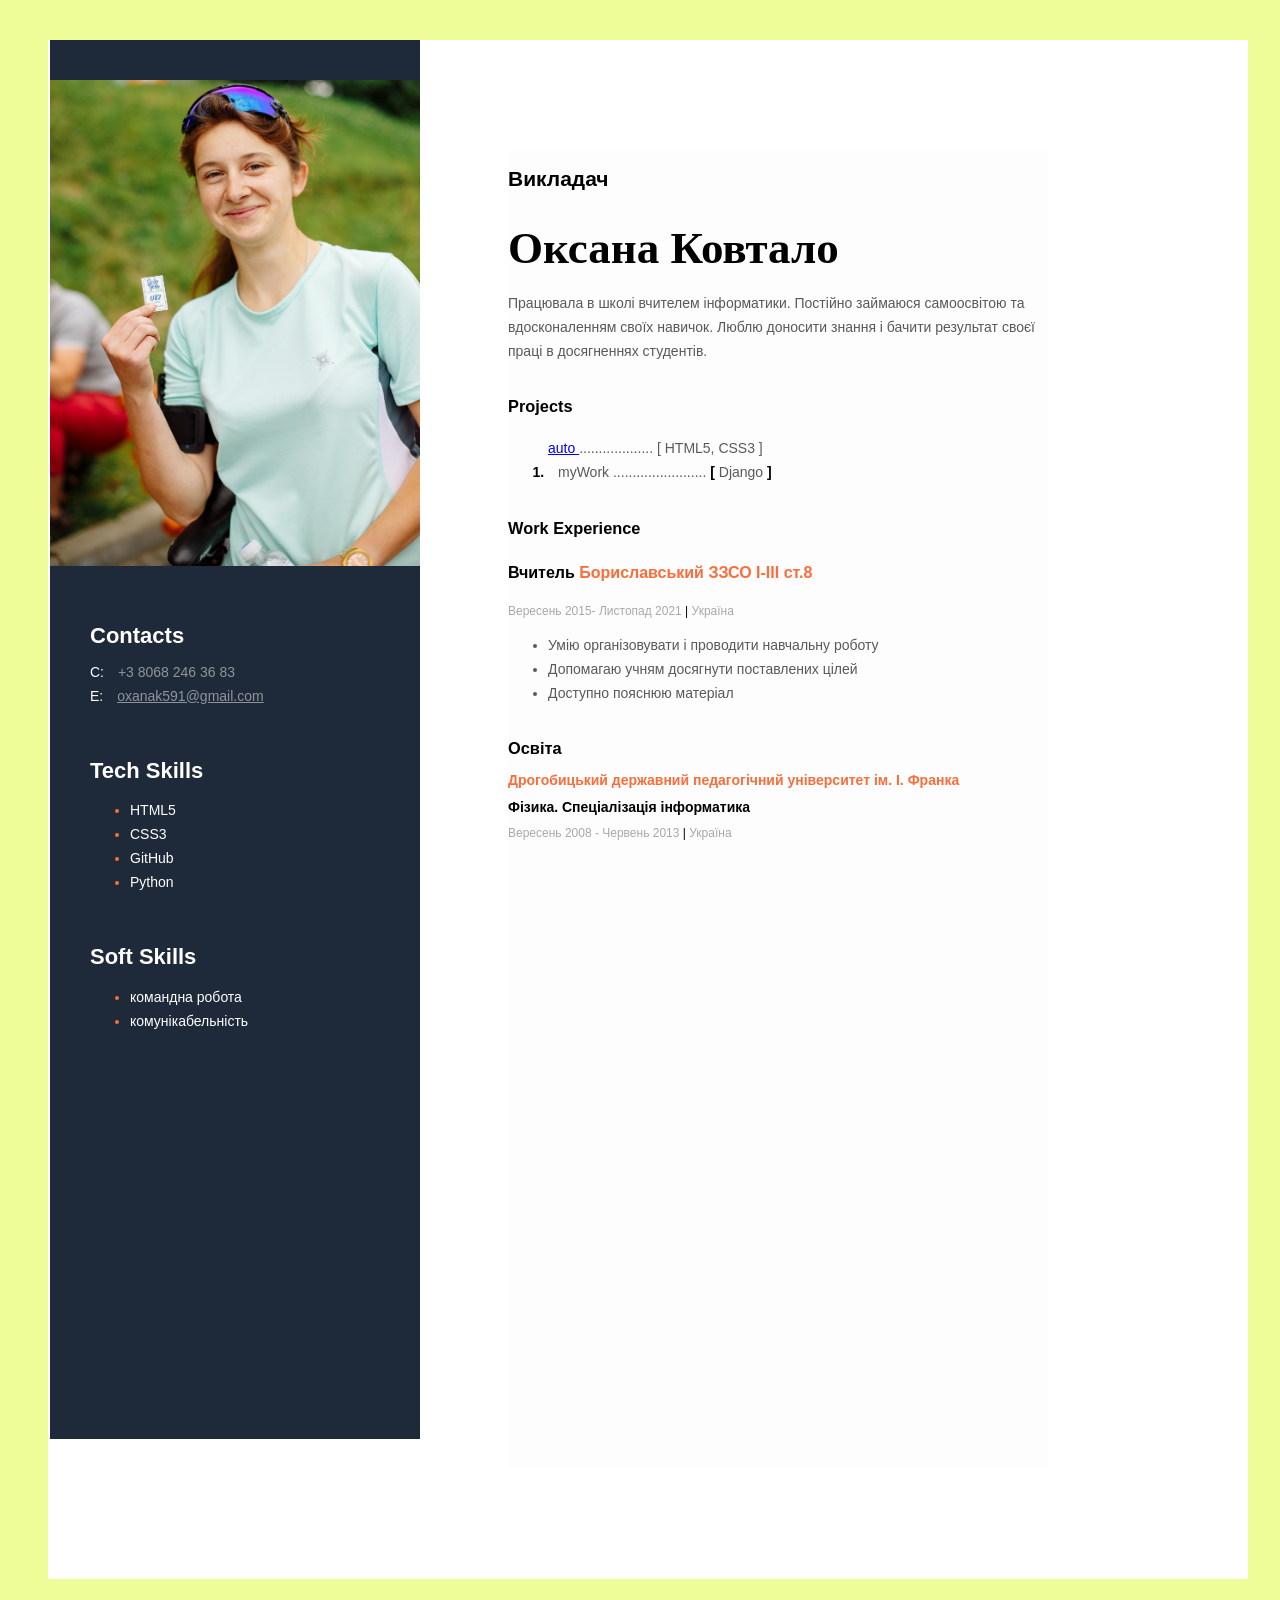
==== index.htm @ 7d9b379c "Update index.htm" ====
<!DOCTYPE html>
<html class="no-touch" lang="eng"><head>
<meta http-equiv="content-type" content="text/html; charset=UTF-8">
    <meta charset="UTF-8">
    <meta name="viewport" content="width=device-width, initial-scale=10">
    <title>My resume</title>
    <link rel="preconnect" href="https://fonts.gstatic.com/">
    <link rel="stylesheet" href="css/style.css">
  </head>
  <body>
    <!--- Main container-->
    <div class="main-conteiner">
      <!-- Main content section -->
      <div class="abput-me-section">
        <!--- About me section-->
        <div>
          <h2 class="about-me-proffesion">Викладач</h2>
          <h1>Оксана Ковтало</h1>

          <p>
            Працювала в школі вчителем інформатики. Постійно займаюся самоосвітою та вдосконаленням своїх навичок. Люблю доносити знання і бачити результат своєї праці в досягненнях студентів. 
          </p>
        </div>

        <!--- My project section-->
        <div class="my-project-section">
          <h3>Projects</h3>
          <ol
            <li class="projects-items">
              <a href="https://auto-simple-site.netlify.app/index.html">auto
              </a>
              <span>...................</span>
              [<span> HTML5, CSS3 </span>]
            </li>
            <li>
              <a href="https://github.com/Oxana591/my_project">myWork
              </a>
              <span>........................</span>
              [<span> Django </span>]
            </li>
            
          </ol>
        </div>

        <!-- My work experience section -->
        <div class="my-work-experience">
          <h3>Work Experience</h3>

          <!-- Company 1-->
          <div>
            <h4>Вчитель <span>Бориславський ЗЗСО І-ІІІ ст.8</span></h4>
            <p class="date">
              Вересень 2015- Листопад 2021 <span>|</span> Україна
            </p>

            <ul>
              <li>
                Умію організовувати і проводити навчальну роботу 
              </li>
              <li>Допомагаю учням досягнути поставлених цілей</li>
              <li>Доступно пояснюю матеріал</li>
              
            </ul>
          </div>
        </div>

        

        <!-- Education -->
        <div class="education">
          <h3 class="education-text">Освіта</h3>
          <h4 class="education-text">
            <span>Дрогобицький державний педагогічний університет ім. І. Франка
            </span>
          </h4>
          <h4 class="education-text">Фізика. Спеціалізація інформатика</h4>
          <p class="date education-text">
            Вересень 2008 - Червень 2013 <span>|</span> Україна
          </p>
        </div>
      </div>

      <!--- Sidebar section -->
      <aside class="aside-section">
        <img src="images/photo.jpg" alt="my photo">

        <!-- contact section -->
        <div class="contacts-section">
          <h3>Contacts</h3>
          <div>
            <span>C:</span>
            <a class="contacts-section-type" href="tel:+3 8068 246 36 83">+3 8068 246 36 83</a>
          </div>
          <div>
            <span>E:</span>
            <a class="contact-section-link" href="oxanak591@gmail.com">oxanak591@gmail.com</a>
          </div>
        </div>

        <!-- texh skills section -->
        <div class="tech-skill-section">
          <h4>Tech Skills</h4>
          <ul>
            <li><span>HTML5</span></li>
            <li><span>CSS3</span></li>
            <li><span>GitHub</span></li>
            <li><span>Python</span></li>
            
          </ul>
        </div>

        <!-- soft skills section -->
        <div class="soft-skill-section">
          <h4>Soft Skills</h4>
          <ul>
            <li><span>командна робота</span></li>
            <li><span>комунікабельність</span></li>
          </ul>
        </div>
      </aside>
    </div>
  

</body>
</html>
---- css/style.css ----
body {
  background-color: #eefd98;
  font-family: 'Montserrat', sans-serif;
  font-size: 14px;
  line-height: 24px;
  color: #595959;
}
h1 {
  font-family: Montserrat;
  font-size: 45px;
  color: #000;
}
.about-me-proffesion {
  font-weight: 700;
  color: #000;
  margin-bottom: 45px;
}
.main-conteiner {
  display: flex;
  flex-direction: row-reverse;
  width: 1200px;
  background: rgb(255, 255, 255);
  margin: 40px;
}
.abput-me-section {
  background-color: rgb(253, 253, 253);
  display: flex;
  flex-direction: column;
  width: 830px;
  height: 1319px;
  margin: 110px 200px 110px 460px;
}
.my-project-section {
}
.my-work-experience div {
  margin-bottom: 20px;
}
.education h4 {
  font-weight: bold;
  font-size: 14px;
  line-height: 17px;
}
.education-text {
  margin: 10px auto;
}
/* Sidebar section */
.aside-section {
  background-color: #1e2939;
  width: 370px;
  height: 1319px;
  position: absolute;
  left: 50px;
  top: 40px;
  color: #fff;
  padding: 40px 0px;
}
.contacts-section,
.tech-skill-section,
.soft-skill-section {
  margin: 50px 0px 0px 40px;
}
.tech-skill-section li,
.soft-skill-section li {
  list-style-type: disc;
  color: #fb6d3a;
}
.tech-skill-section li span,
.soft-skill-section li span {
  color: #fff;
}

/* contacts section */
.contacts-section-type {
  text-decoration: none;
}
.contacts-section-type,
.contact-section-link {
  font-size: 14px;
  line-height: 24px;
  color: #fff;
  opacity: 0.5;
  margin-left: 10px;
}
.aside-section h3,
.aside-section h4 {
  font-size: 22px;
  line-height: 26.82px;
  font-weight: 700;
  color: #fff;
  margin-bottom: 10px;
}
.aside-section img {
  width: 370px;
}
h3 {
  font-size: 22;
  color: #000;
  line-height: 27px;
}
ol li {
  font-size: 14px;
  font-weight: 700;
  color: #000;
}
ol li a {
  font-weight: 400;
  text-decoration: none;
  color: #595959;
  margin-left: 10px;
}
ol li span {
  font-weight: 400;
  color: #595959;
}
h4 {
  font-size: 16px;
  line-height: 19.5px;
  font-weight: 700;
  color: #000;
}
h4 span {
  color: #fb6d3a;
}
.date {
  font-size: 12px;
  line-height: 15px;
  color: #a8a8a8;
}
.date span {
  font-size: 12px;
  line-height: 15px;
  color: #000;
}
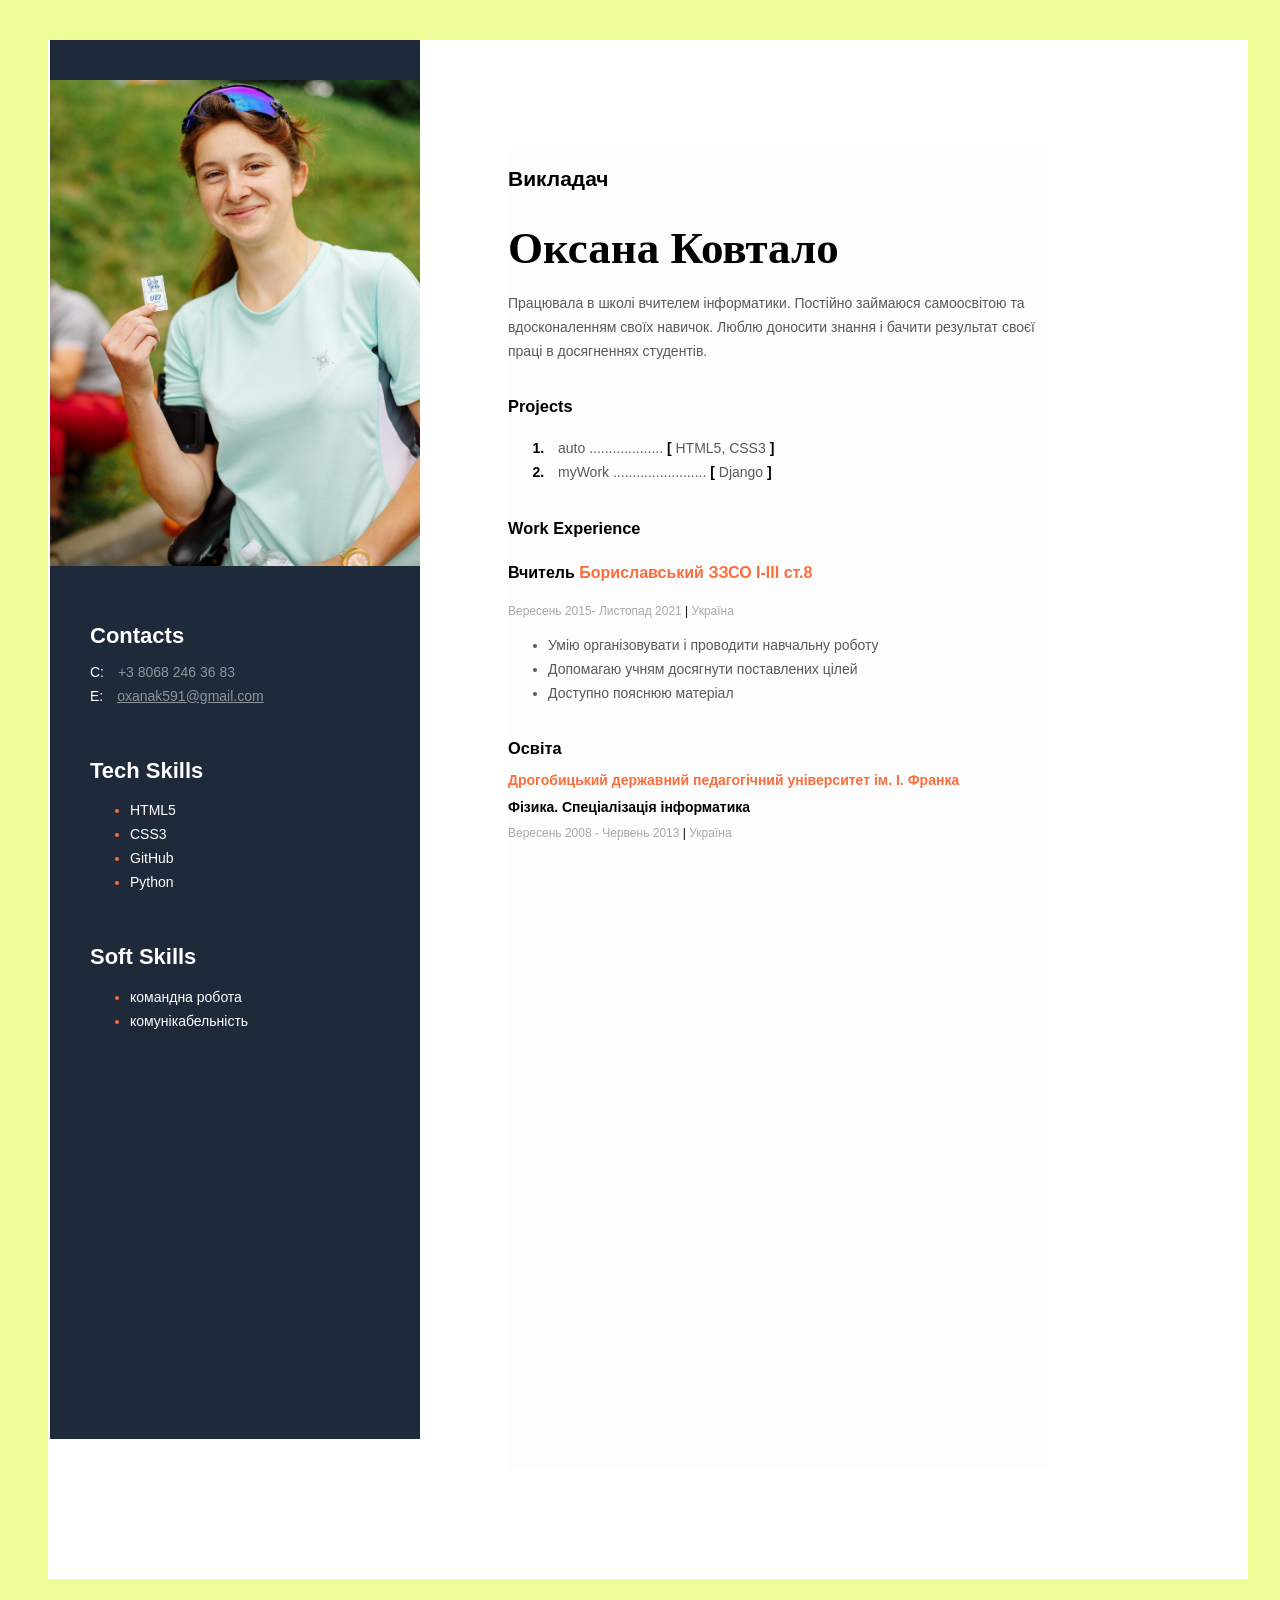
==== commit 4097afe7: "Update index.htm" ====
--- a/index.htm
+++ b/index.htm
@@ -25,7 +25,7 @@
         <!--- My project section-->
         <div class="my-project-section">
           <h3>Projects</h3>
-          <ol
+          <ol>
             <li class="projects-items">
               <a href="https://auto-simple-site.netlify.app/index.html">auto
               </a>
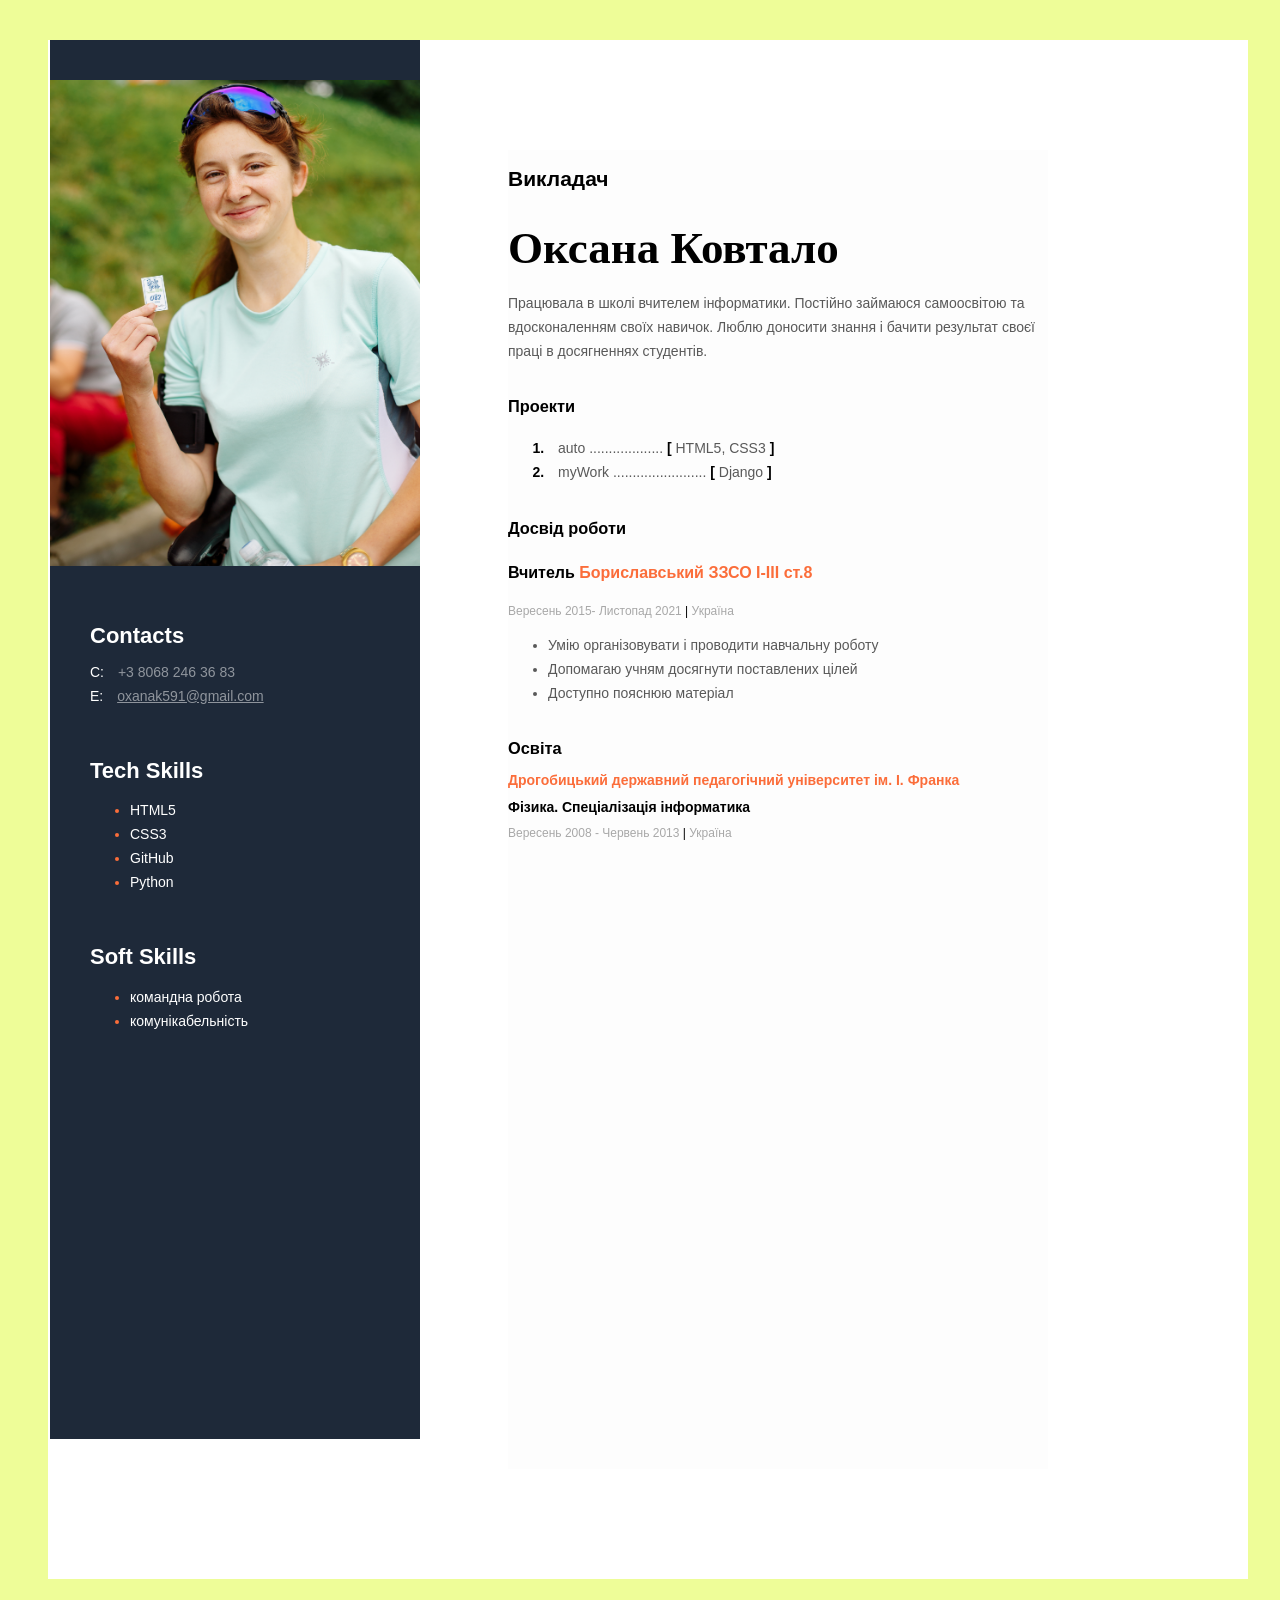
==== commit a0727db0: "Update index.htm" ====
--- a/index.htm
+++ b/index.htm
@@ -24,7 +24,7 @@
 
         <!--- My project section-->
         <div class="my-project-section">
-          <h3>Projects</h3>
+          <h3>Проекти</h3>
           <ol>
             <li class="projects-items">
               <a href="https://auto-simple-site.netlify.app/index.html">auto
@@ -44,7 +44,7 @@
 
         <!-- My work experience section -->
         <div class="my-work-experience">
-          <h3>Work Experience</h3>
+          <h3>Досвід роботи</h3>
 
           <!-- Company 1-->
           <div>
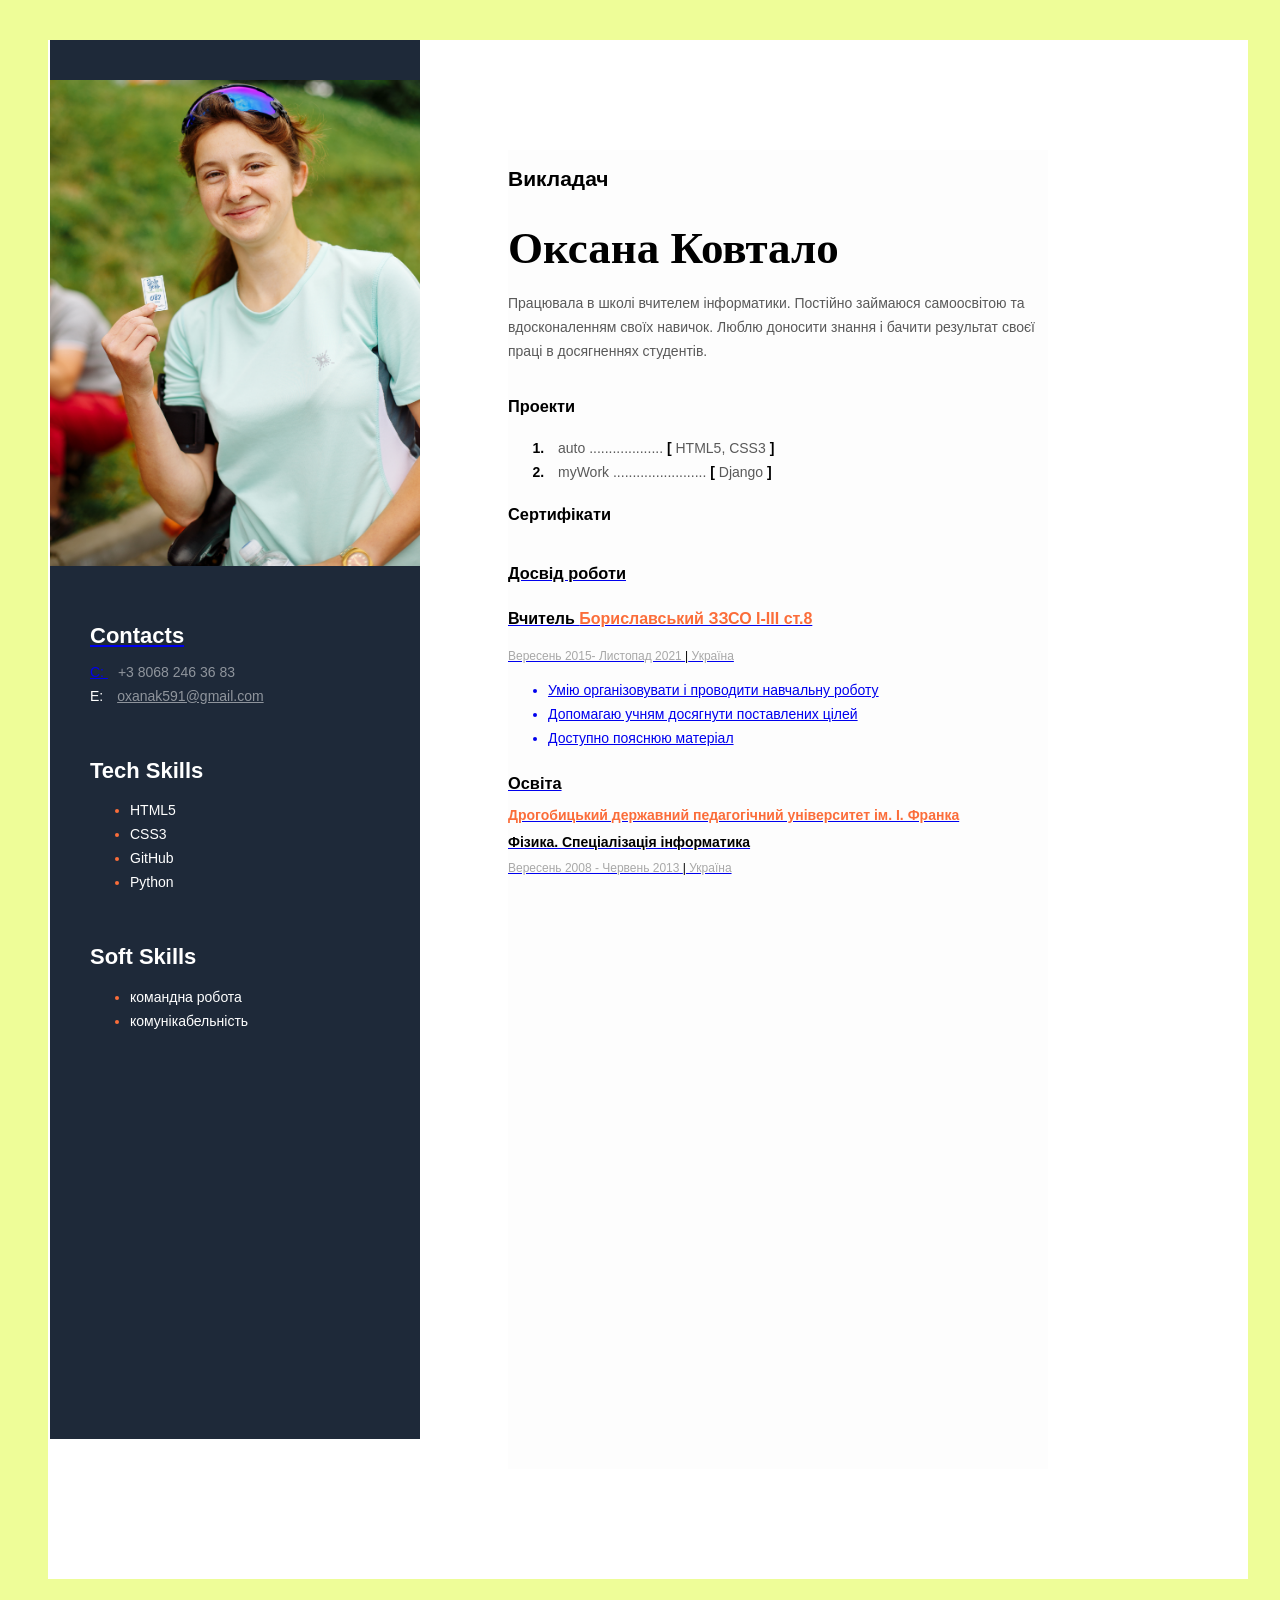
==== commit dc039b11: "Update index.htm" ====
--- a/index.htm
+++ b/index.htm
@@ -40,6 +40,7 @@
             </li>
             
           </ol>
+            <h3>Сертифікати<a href='https://github.com/Oxana591/Portfolio.git'></h3>
         </div>
 
         <!-- My work experience section -->
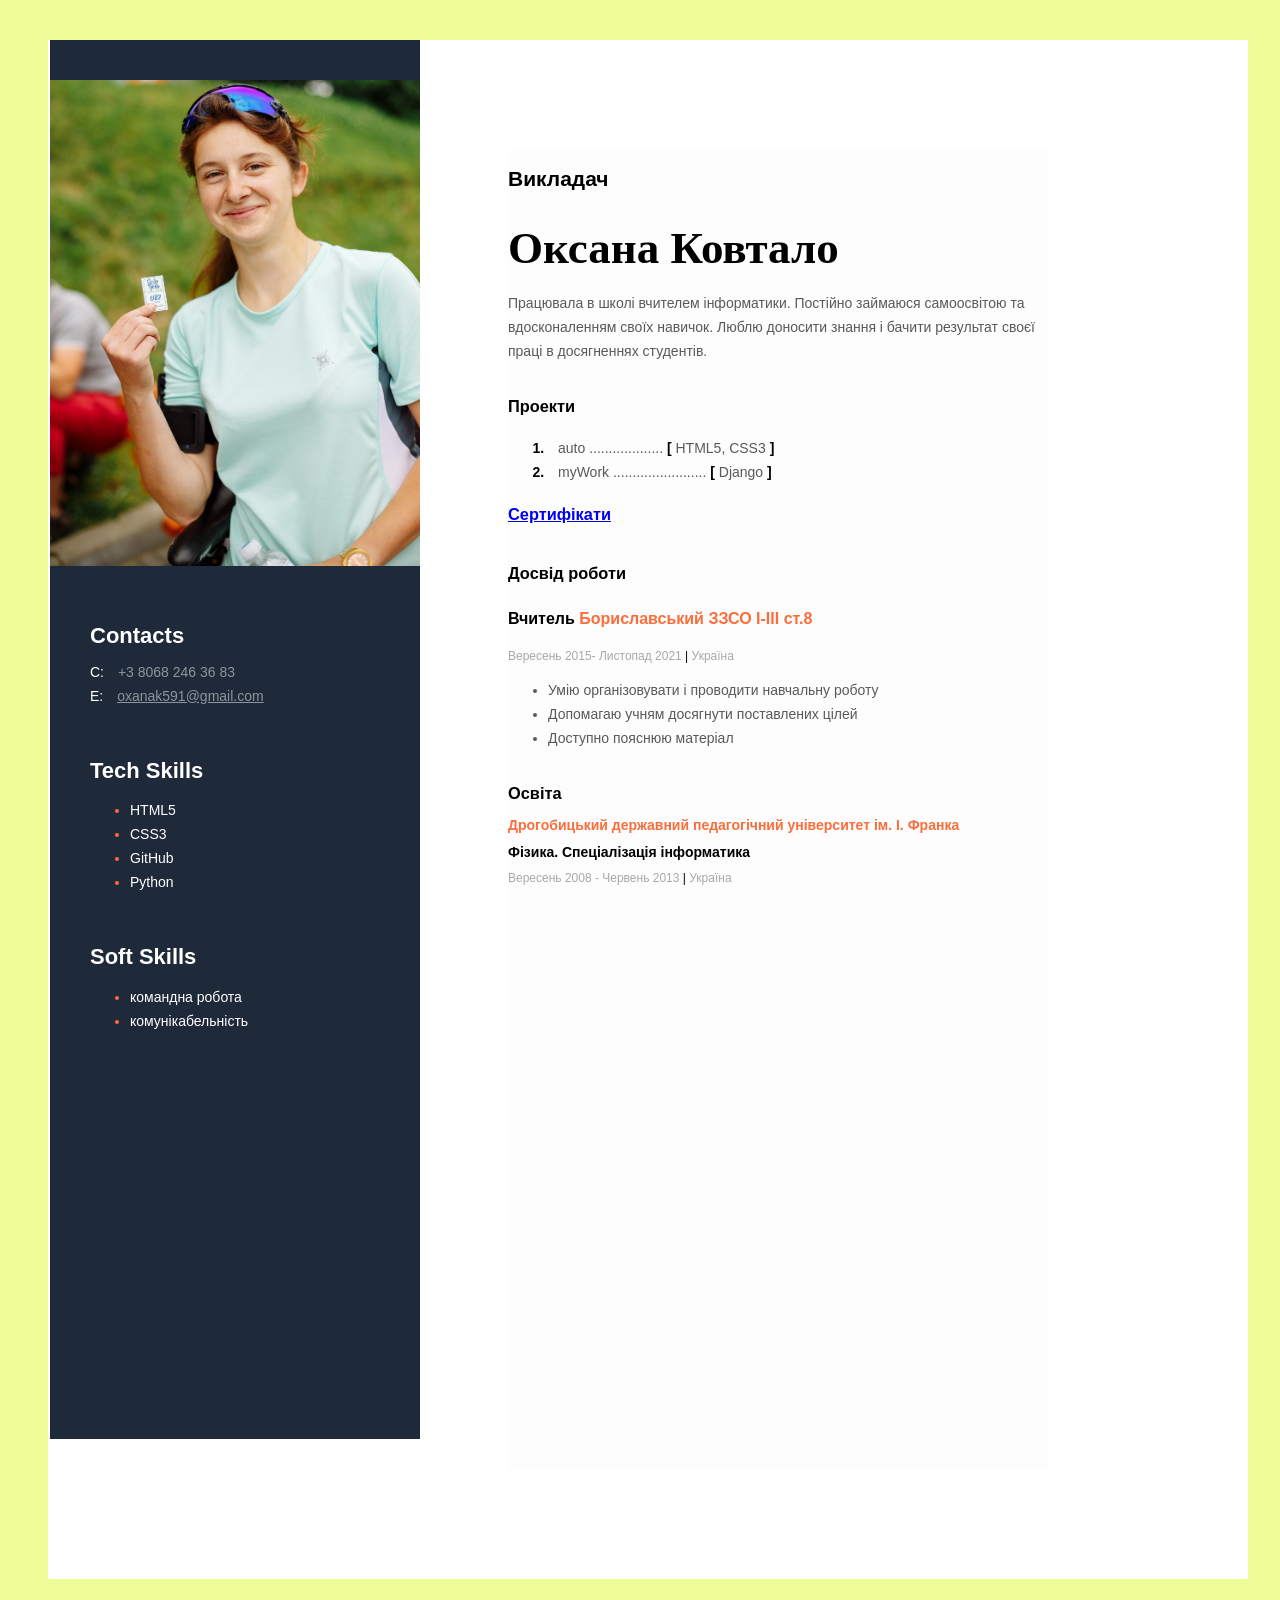
==== commit adb8fc58: "Update index.htm" ====
--- a/index.htm
+++ b/index.htm
@@ -40,7 +40,7 @@
             </li>
             
           </ol>
-            <h3>Сертифікати<a href='https://github.com/Oxana591/Portfolio.git'></h3>
+            <h3><a href='https://github.com/Oxana591/Portfolio.git'>Сертифікати</a></h3>
         </div>
 
         <!-- My work experience section -->
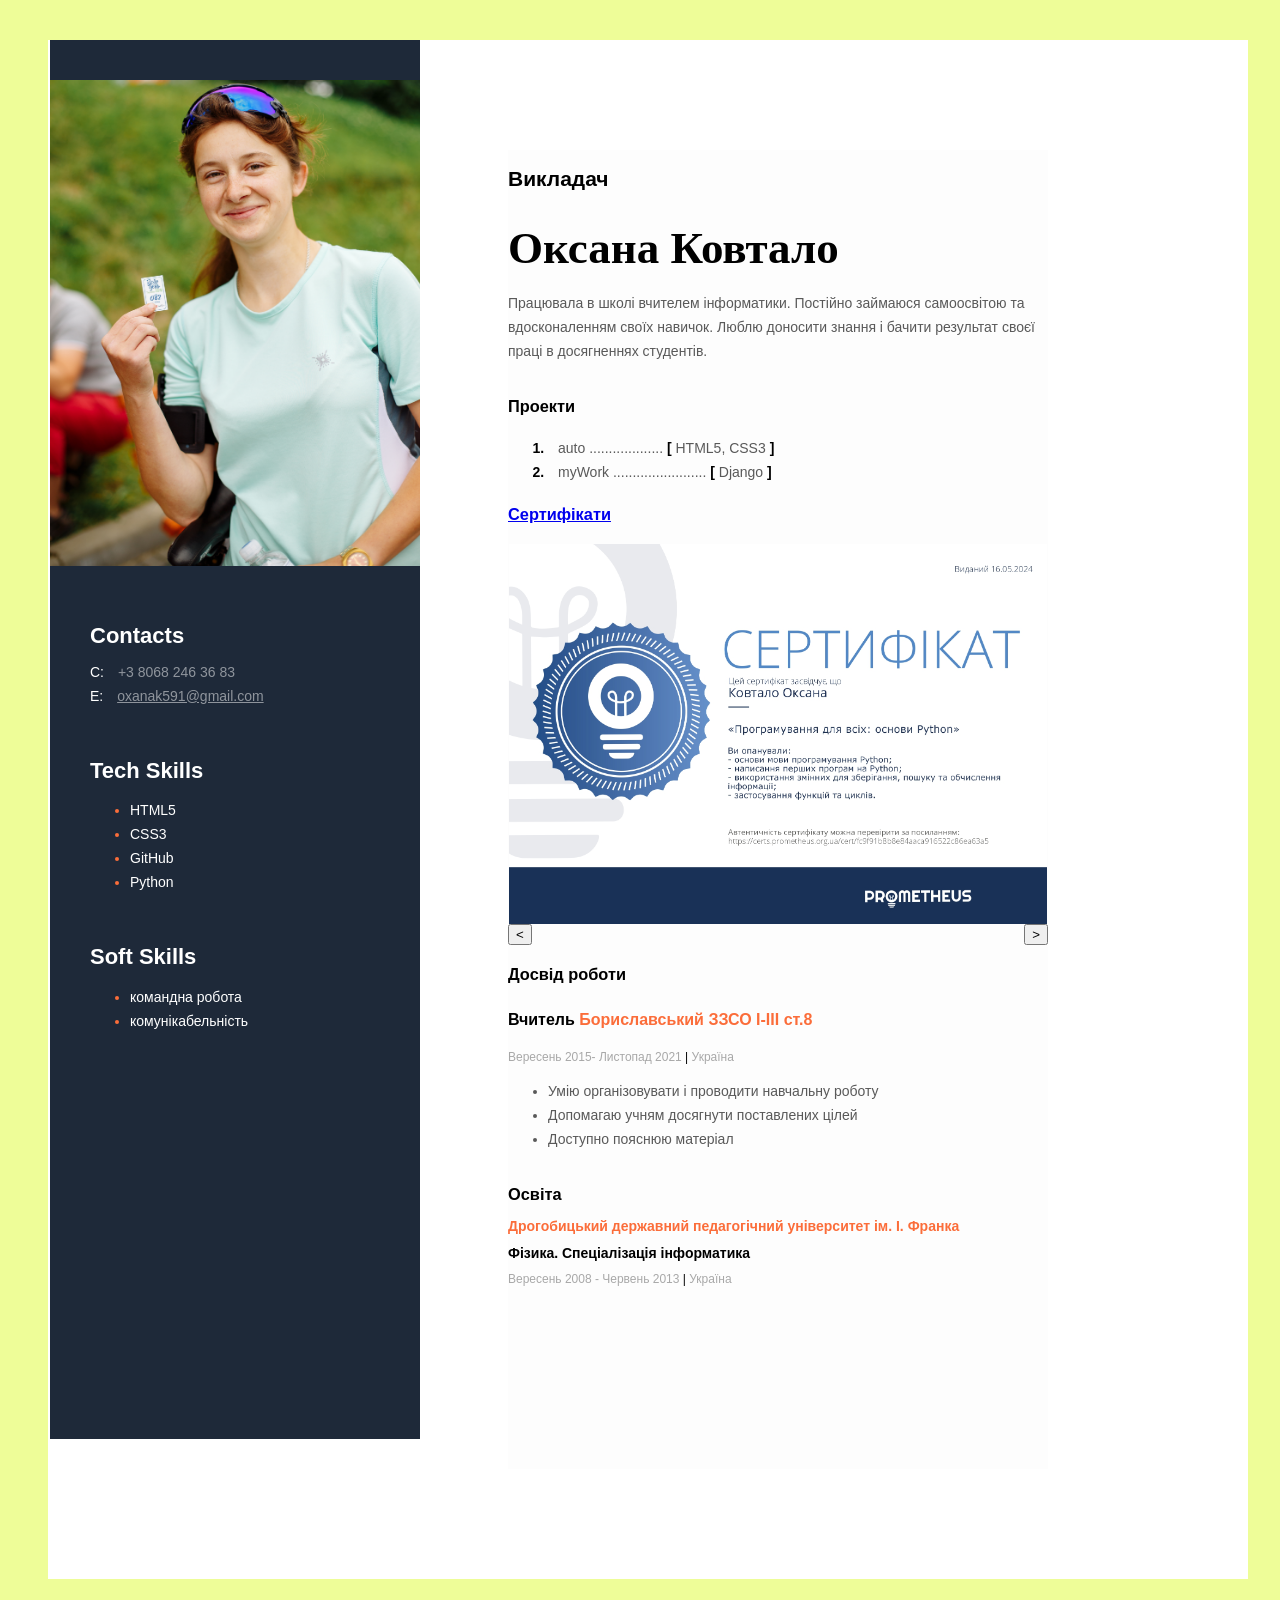
==== commit 2cc89520: "2" ====
--- a/index.htm
+++ b/index.htm
@@ -6,6 +6,7 @@
     <title>My resume</title>
     <link rel="preconnect" href="https://fonts.gstatic.com/">
     <link rel="stylesheet" href="css/style.css">
+    <script src="js/script.js"></script>
   </head>
   <body>
     <!--- Main container-->
@@ -40,7 +41,17 @@
             </li>
             
           </ol>
-            <h3><a href='https://github.com/Oxana591/Portfolio.git'>Сертифікати</a></h3>
+            <h3><a href='https://github.com/Oxana591/Portfolio.git' target='blank'>Сертифікати</a></h3>
+            <div class="slider">
+              
+                <img class="slider-img" src="images/1.jpg" alt="1" >
+              
+              <div class="sliderButton">
+                <input type="submit" value="<" onclick="prev()">
+                <input type="submit" value=">" onclick="next()">
+              </div>
+            </div>
+            
         </div>
 
         <!-- My work experience section -->
--- a/css/style.css
+++ b/css/style.css
@@ -30,7 +30,25 @@
   height: 1319px;
   margin: 110px 200px 110px 460px;
 }
-.my-project-section {
+
+.slider{
+  max-width: 550px;
+
+}
+
+.slider img{
+  height:380px;
+  display: block;
+  margin-left: auto;
+  margin-right: auto;
+}
+.slider .sliderButton{
+  display: flex;
+  flex-direction: row;
+  justify-content: space-between;
+  align-items: flex-start;
+  align-content: space-between;
+  
 }
 .my-work-experience div {
   margin-bottom: 20px;
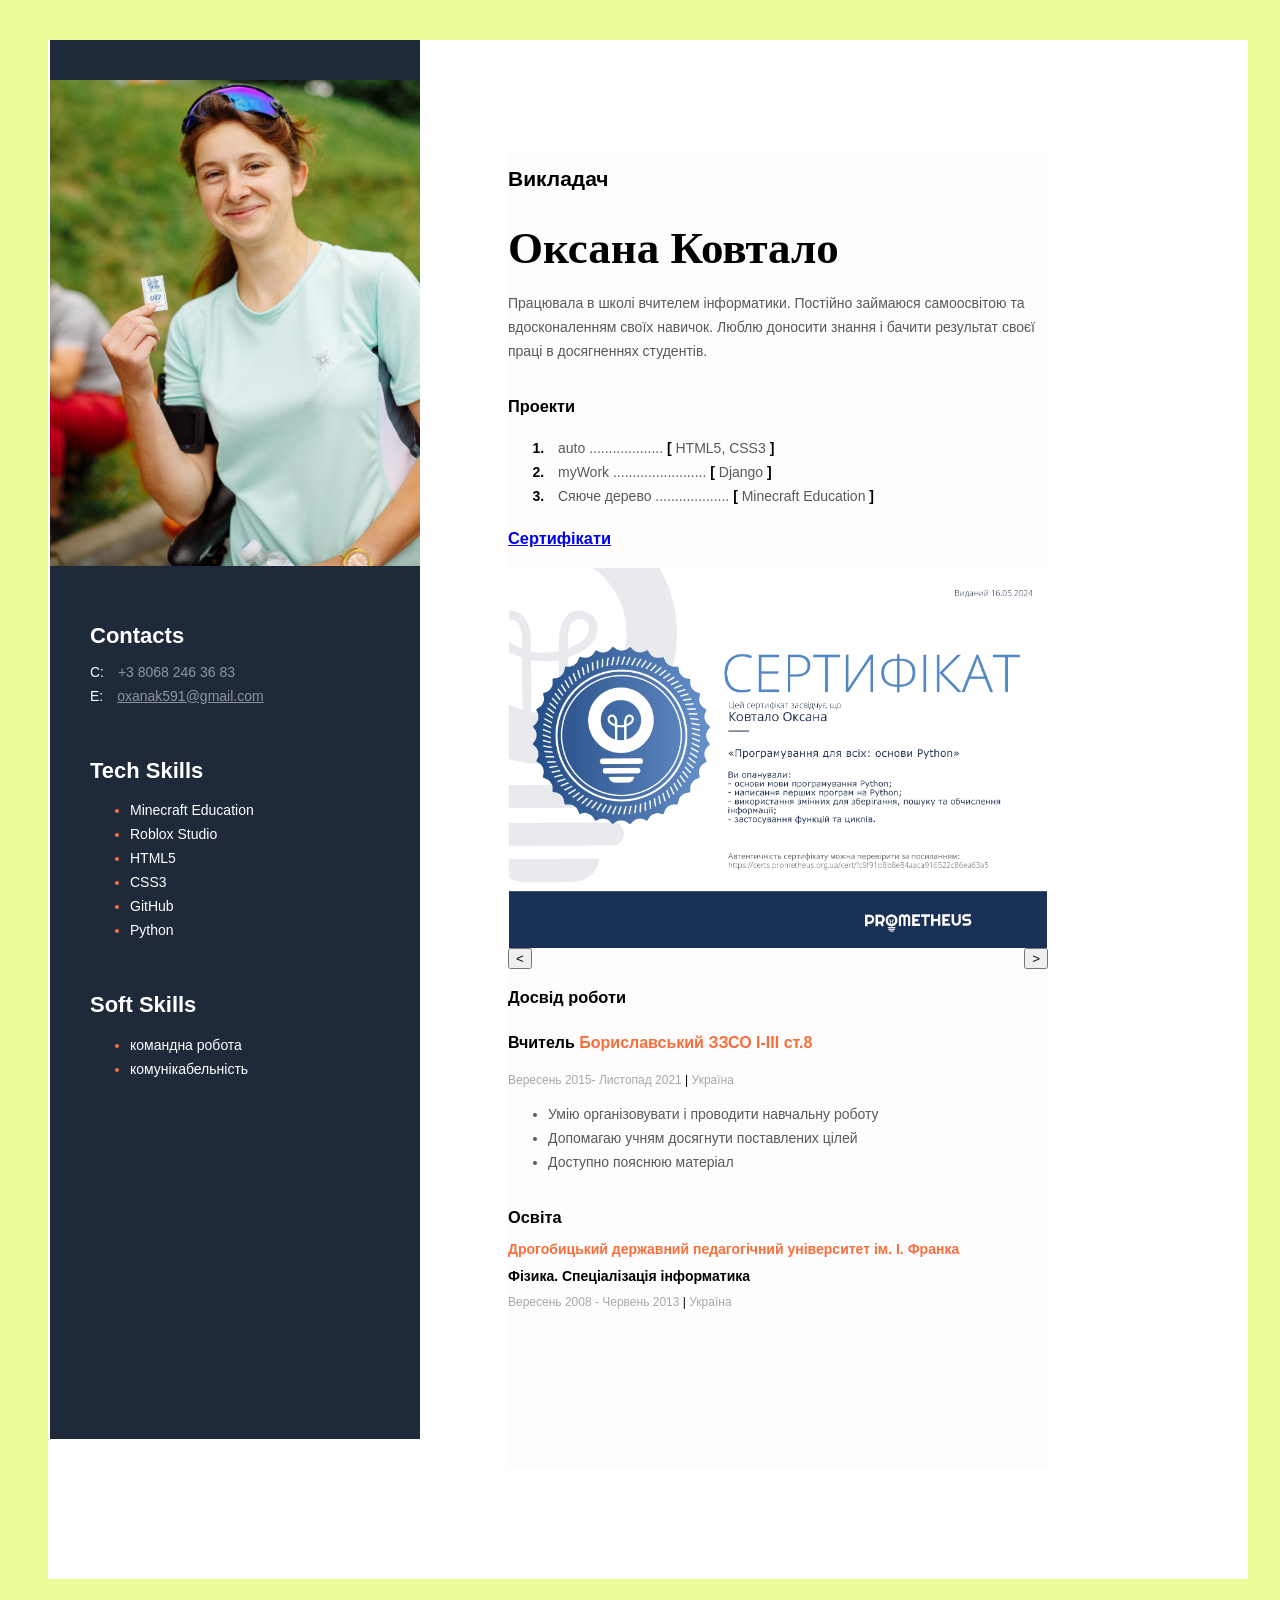
==== commit 2e46c49c: "Update index.htm" ====
--- a/index.htm
+++ b/index.htm
@@ -38,6 +38,12 @@
               </a>
               <span>........................</span>
               [<span> Django </span>]
+            </li>
+              <li class="projects-items">
+              <a href="https://youtu.be/xyUuIZzEBIM?si=1ImS_C5byK6LhdKb">Сяюче дерево
+              </a>
+              <span>...................</span>
+              [<span> Minecraft Education </span>]
             </li>
             
           </ol>
@@ -113,6 +119,8 @@
         <div class="tech-skill-section">
           <h4>Tech Skills</h4>
           <ul>
+            <li><span>Minecraft Education</span></li>
+              <li><span>Roblox Studio</span></li>
             <li><span>HTML5</span></li>
             <li><span>CSS3</span></li>
             <li><span>GitHub</span></li>
--- a/css/style.css
+++ b/css/style.css
@@ -33,6 +33,7 @@
 
 .slider{
   max-width: 550px;
+  height: 400px;
 
 }
 
